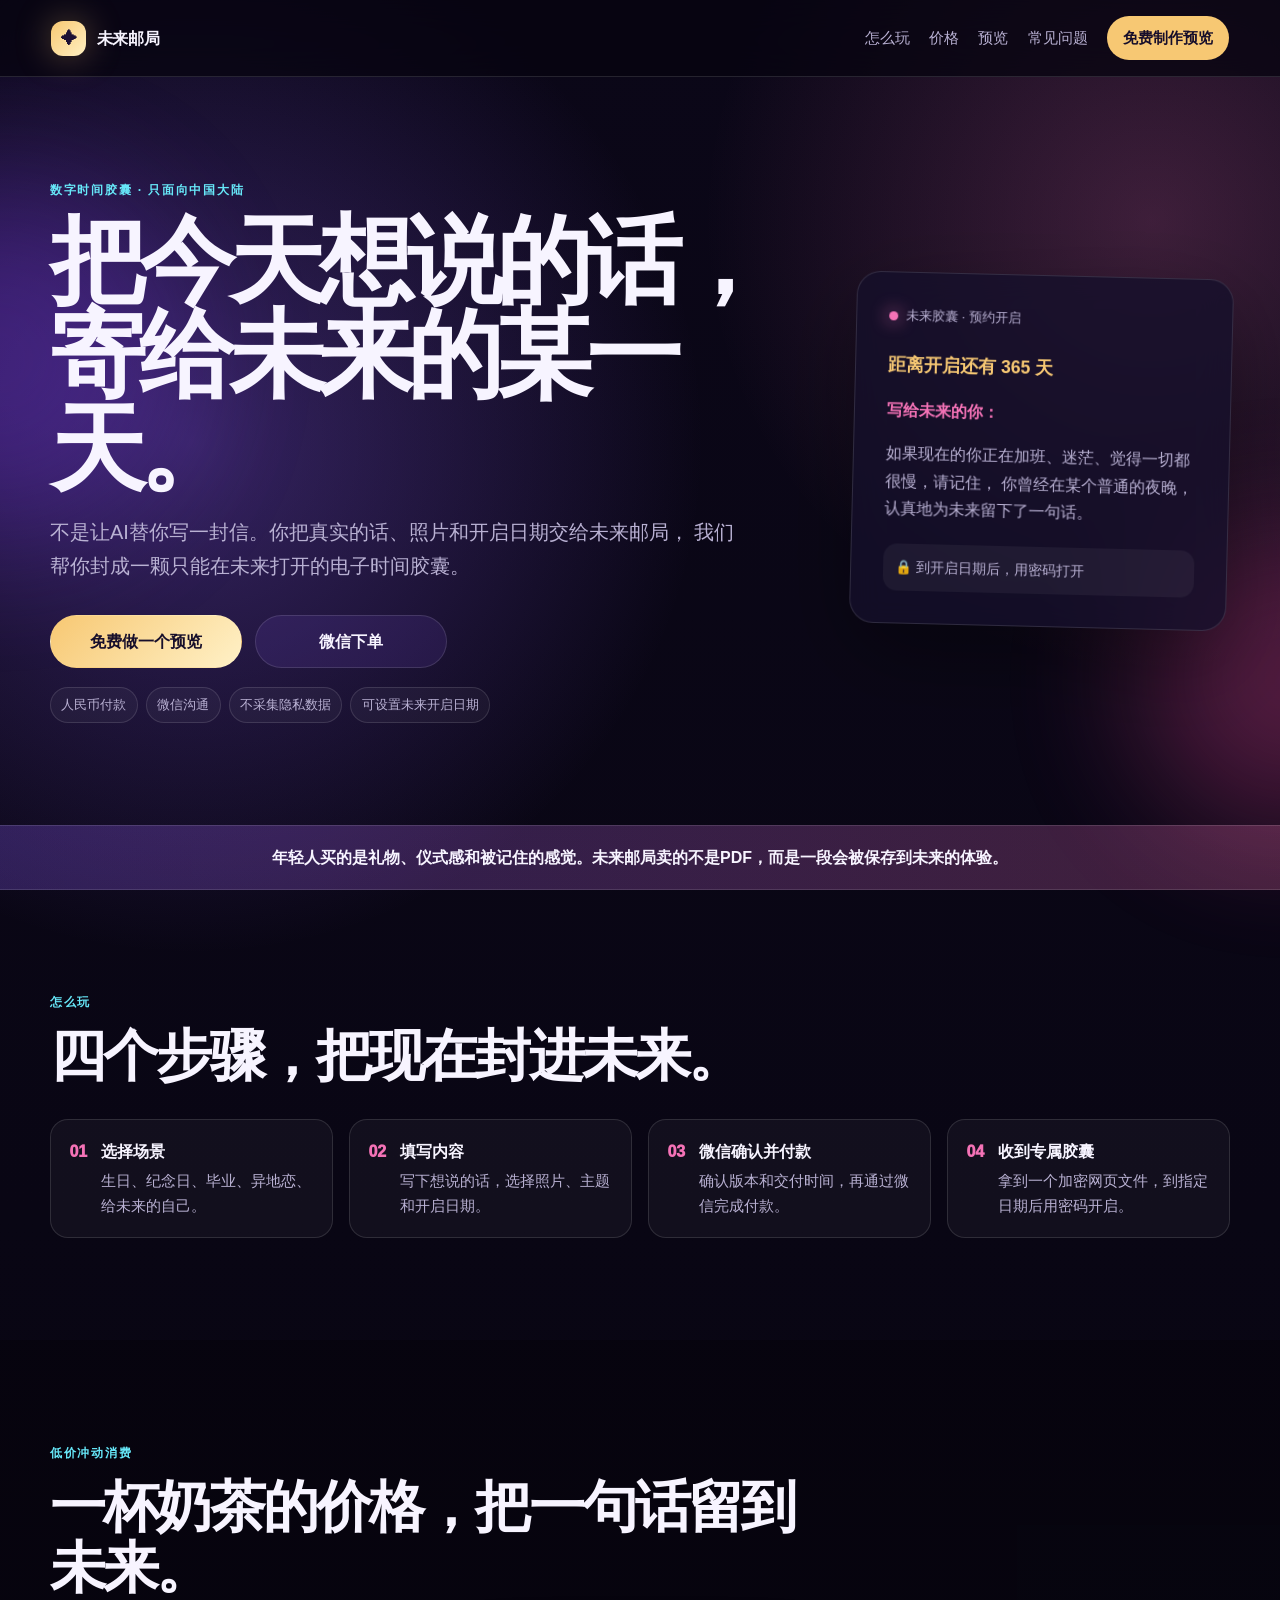
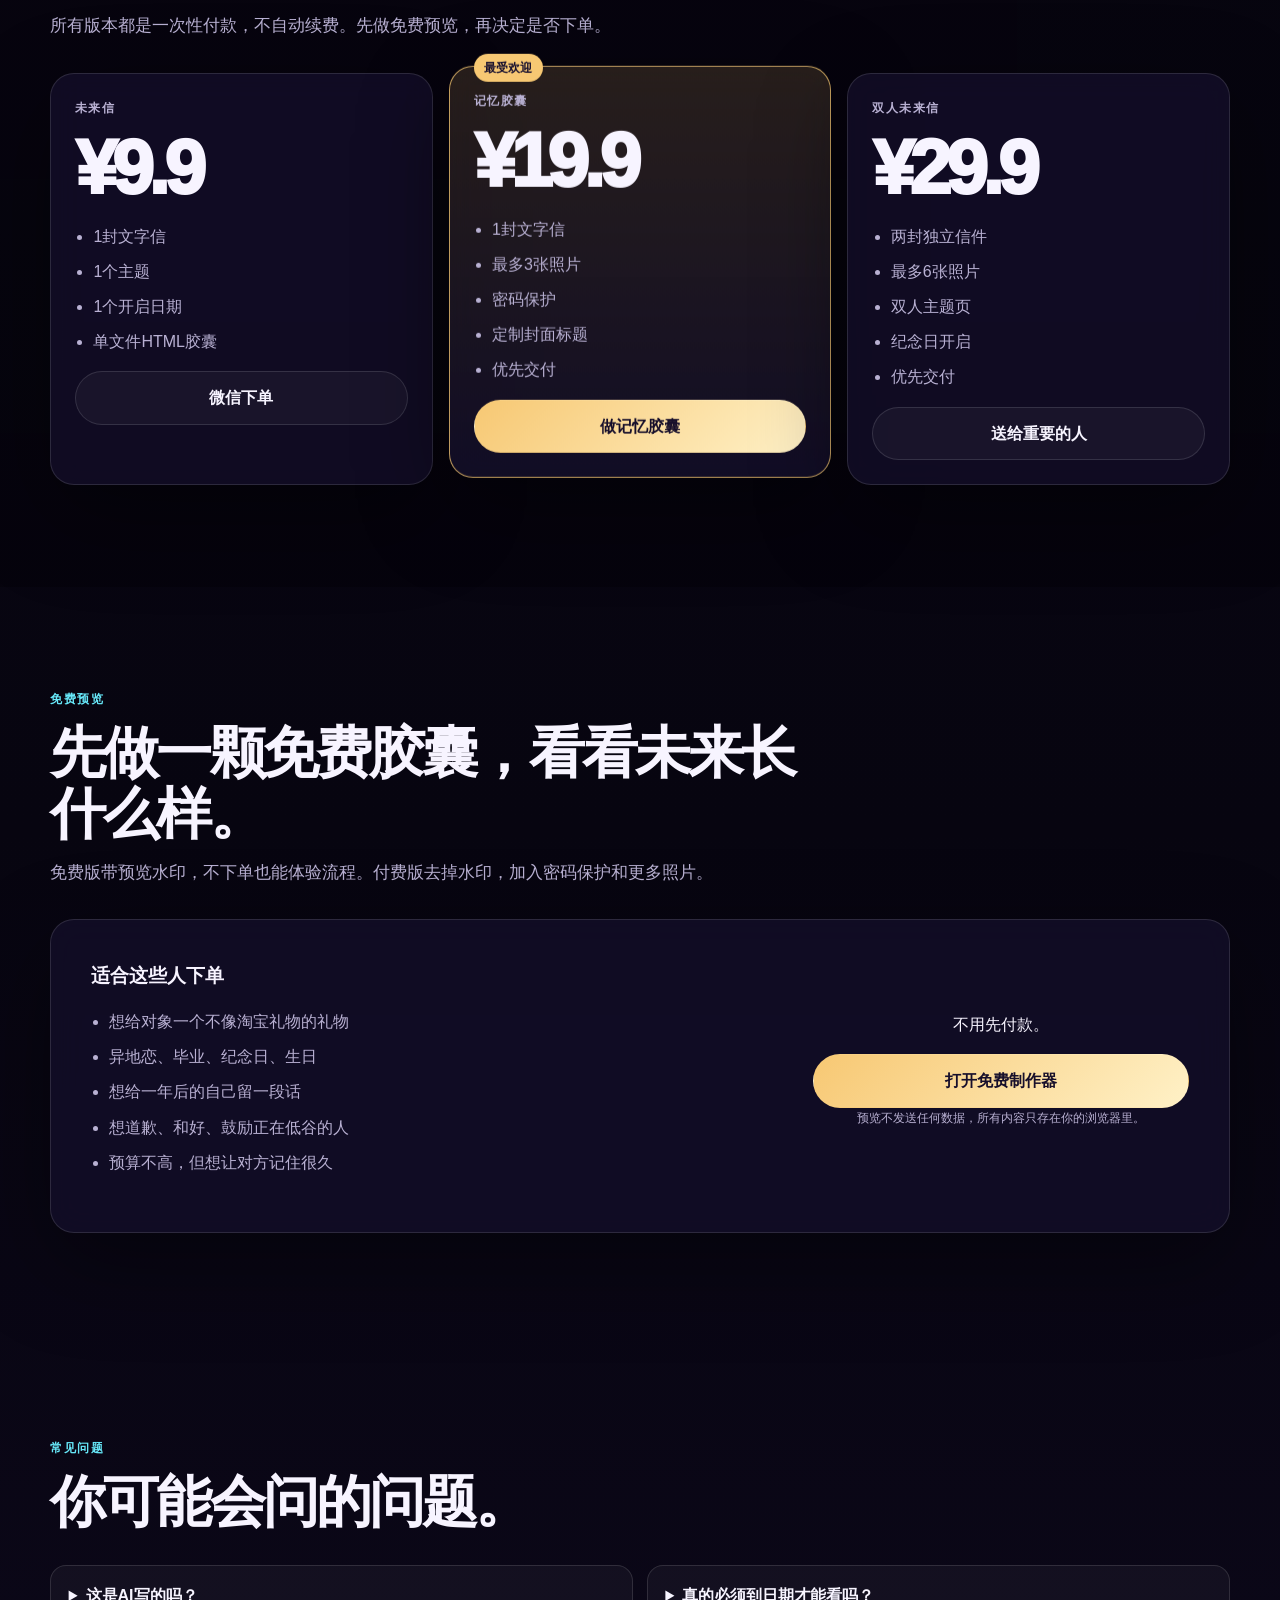
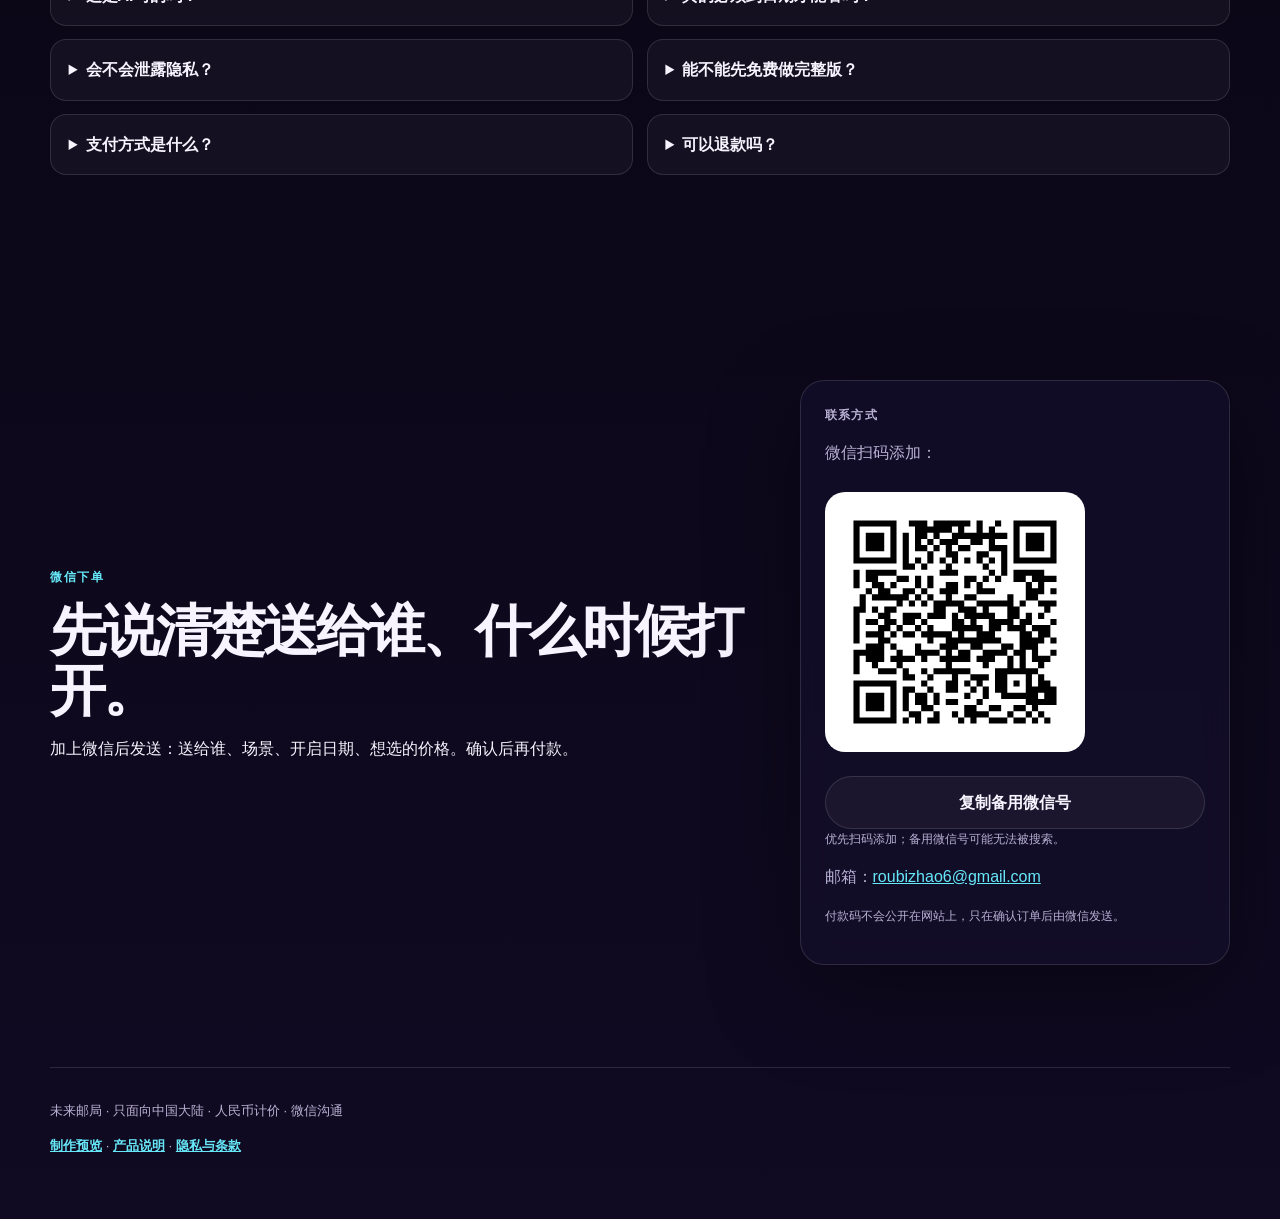
==== future-post-office/index.html @ ff09506d "Launch Future Post Office site and tooling" ====
<!doctype html>
<html lang="zh-CN">
<head>
  <meta charset="utf-8">
  <meta name="viewport" content="width=device-width, initial-scale=1">
  <meta name="description" content="未来邮局：把今天想说的话、照片和开启日期，做成一颗只能在未来打开的电子时间胶囊。">
  <title>未来邮局 — 把今天寄给未来</title>
  <link rel="icon" href="favicon.svg" type="image/svg+xml">
  <link rel="stylesheet" href="styles.css">
</head>
<body>
  <div class="orb orb-a"></div>
  <div class="orb orb-b"></div>

  <header class="site-header">
    <a class="brand" href="#top">
      <span class="brand-mark">✦</span>
      <span>未来邮局</span>
    </a>
    <nav class="nav">
      <a href="#how">怎么玩</a>
      <a href="#pricing">价格</a>
      <a href="#sample">预览</a>
      <a href="#faq">常见问题</a>
      <a class="nav-cta" href="builder.html">免费制作预览</a>
    </nav>
  </header>

  <main id="top">
    <section class="hero section">
      <div class="hero-copy">
        <p class="eyebrow">数字时间胶囊 · 只面向中国大陆</p>
        <h1>把今天想说的话，寄给未来的某一天。</h1>
        <p class="lede">
          不是让AI替你写一封信。你把真实的话、照片和开启日期交给未来邮局，
          我们帮你封成一颗只能在未来打开的电子时间胶囊。
        </p>
        <div class="actions">
          <a class="button primary" href="builder.html">免费做一个预览</a>
          <a class="button secondary" href="#contact">微信下单</a>
        </div>
        <ul class="trust-list">
          <li>人民币付款</li>
          <li>微信沟通</li>
          <li>不采集隐私数据</li>
          <li>可设置未来开启日期</li>
        </ul>
      </div>

      <aside class="capsule-card">
        <div class="capsule-top">
          <span class="capsule-dot"></span>
          <span>未来胶囊 · 预约开启</span>
        </div>
        <div class="capsule-date" id="demo-countdown">距离开启还有 365 天</div>
        <p class="capsule-title">写给未来的你：</p>
        <p class="capsule-preview">
          如果现在的你正在加班、迷茫、觉得一切都很慢，请记住，
          你曾经在某个普通的夜晚，认真地为未来留下了一句话。
        </p>
        <div class="capsule-lock">🔒 到开启日期后，用密码打开</div>
      </aside>
    </section>

    <section class="strip">
      <p>年轻人买的是礼物、仪式感和被记住的感觉。未来邮局卖的不是PDF，而是一段会被保存到未来的体验。</p>
    </section>

    <section class="section" id="how">
      <div class="section-heading">
        <p class="eyebrow">怎么玩</p>
        <h2>四个步骤，把现在封进未来。</h2>
      </div>
      <ol class="steps">
        <li><span>01</span><div><strong>选择场景</strong><p>生日、纪念日、毕业、异地恋、给未来的自己。</p></div></li>
        <li><span>02</span><div><strong>填写内容</strong><p>写下想说的话，选择照片、主题和开启日期。</p></div></li>
        <li><span>03</span><div><strong>微信确认并付款</strong><p>确认版本和交付时间，再通过微信完成付款。</p></div></li>
        <li><span>04</span><div><strong>收到专属胶囊</strong><p>拿到一个加密网页文件，到指定日期后用密码开启。</p></div></li>
      </ol>
    </section>

    <section class="section dark-section" id="pricing">
      <div class="section-heading">
        <p class="eyebrow">低价冲动消费</p>
        <h2>一杯奶茶的价格，把一句话留到未来。</h2>
        <p>所有版本都是一次性付款，不自动续费。先做免费预览，再决定是否下单。</p>
      </div>
      <div class="grid three">
        <article class="price-card">
          <p class="plan">未来信</p>
          <p class="price">¥9.9</p>
          <ul>
            <li>1封文字信</li>
            <li>1个主题</li>
            <li>1个开启日期</li>
            <li>单文件HTML胶囊</li>
          </ul>
          <a class="button full" href="#contact">微信下单</a>
        </article>
        <article class="price-card featured">
          <p class="badge">最受欢迎</p>
          <p class="plan">记忆胶囊</p>
          <p class="price">¥19.9</p>
          <ul>
            <li>1封文字信</li>
            <li>最多3张照片</li>
            <li>密码保护</li>
            <li>定制封面标题</li>
            <li>优先交付</li>
          </ul>
          <a class="button full primary" href="#contact">做记忆胶囊</a>
        </article>
        <article class="price-card">
          <p class="plan">双人未来信</p>
          <p class="price">¥29.9</p>
          <ul>
            <li>两封独立信件</li>
            <li>最多6张照片</li>
            <li>双人主题页</li>
            <li>纪念日开启</li>
            <li>优先交付</li>
          </ul>
          <a class="button full" href="#contact">送给重要的人</a>
        </article>
      </div>
    </section>

    <section class="section" id="sample">
      <div class="section-heading">
        <p class="eyebrow">免费预览</p>
        <h2>先做一颗免费胶囊，看看未来长什么样。</h2>
        <p>免费版带预览水印，不下单也能体验流程。付费版去掉水印，加入密码保护和更多照片。</p>
      </div>
      <div class="preview-panel">
        <div class="preview-copy">
          <h3>适合这些人下单</h3>
          <ul class="check-list">
            <li>想给对象一个不像淘宝礼物的礼物</li>
            <li>异地恋、毕业、纪念日、生日</li>
            <li>想给一年后的自己留一段话</li>
            <li>想道歉、和好、鼓励正在低谷的人</li>
            <li>预算不高，但想让对方记住很久</li>
          </ul>
        </div>
        <div class="preview-cta">
          <p>不用先付款。</p>
          <a class="button primary full" href="builder.html">打开免费制作器</a>
          <p class="fine-print">预览不发送任何数据，所有内容只存在你的浏览器里。</p>
        </div>
      </div>
    </section>

    <section class="section" id="faq">
      <div class="section-heading">
        <p class="eyebrow">常见问题</p>
        <h2>你可能会问的问题。</h2>
      </div>
      <div class="faq-grid">
        <details><summary>这是AI写的吗？</summary><p>你可以自己写，也可以用AI帮你整理语气。最终内容由你确认。未来邮局负责排版、封装、密码和日期开启体验。</p></details>
        <details><summary>真的必须到日期才能看吗？</summary><p>付费版会根据设备时间显示倒计时，并通过密码保护内容。它适合做仪式感礼物，不适合存放机密信息。</p></details>
        <details><summary>会不会泄露隐私？</summary><p>预览只保存在浏览器。正式交付默认只保留订单所需信息，交付完成后按约定删除原始材料。</p></details>
        <details><summary>能不能先免费做完整版？</summary><p>不能。可以免费预览，但正式版需要确认版本和付款，避免无限免费制作。</p></details>
        <details><summary>支付方式是什么？</summary><p>面向中国大陆客户，只收人民币。先通过微信确认需求，再按约定完成个人转账。</p></details>
        <details><summary>可以退款吗？</summary><p>未开始制作且无法交付时退款。已经完成并交付的定制文件不因主观改变主意自动退款。</p></details>
      </div>
    </section>

    <section class="contact section" id="contact">
      <div>
        <p class="eyebrow">微信下单</p>
        <h2>先说清楚送给谁、什么时候打开。</h2>
        <p>加上微信后发送：送给谁、场景、开启日期、想选的价格。确认后再付款。</p>
      </div>
      <div class="contact-card">
        <p class="card-label">联系方式</p>
        <p>微信扫码添加：</p>
        <img class="contact-qr" src="assets/wechat-contact-qr.svg" alt="未来邮局微信加好友二维码">
        <button class="button full" type="button" data-copy-wechat>复制备用微信号</button>
        <p class="fine-print" data-wechat-status>优先扫码添加；备用微信号可能无法被搜索。</p>
        <p>邮箱：<a href="mailto:roubizhao6@gmail.com">roubizhao6@gmail.com</a></p>
        <p class="fine-print">付款码不会公开在网站上，只在确认订单后由微信发送。</p>
      </div>
    </section>
  </main>

  <footer class="site-footer">
    <p>未来邮局 · 只面向中国大陆 · 人民币计价 · 微信沟通</p>
    <p><a href="builder.html">制作预览</a> · <a href="docs/01-product.md">产品说明</a> · <a href="docs/05-privacy-terms.md">隐私与条款</a></p>
  </footer>

  <script src="app.js"></script>
</body>
</html>
---- future-post-office/styles.css ----
:root {
  --ink: #f7f4ff;
  --muted: #b9b1d3;
  --paper: #070510;
  --panel: rgba(20, 15, 42, 0.78);
  --panel-strong: #17102f;
  --line: rgba(255, 255, 255, 0.12);
  --violet: #8b5cf6;
  --pink: #f472b6;
  --gold: #f7c873;
  --cyan: #67e8f9;
  --shadow: 0 30px 90px rgba(0, 0, 0, 0.38);
  --radius: 24px;
}

* { box-sizing: border-box; }
html { scroll-behavior: smooth; }
body {
  margin: 0;
  color: var(--ink);
  background:
    radial-gradient(circle at 15% 10%, rgba(139, 92, 246, 0.34), transparent 32rem),
    radial-gradient(circle at 90% 5%, rgba(244, 114, 182, 0.22), transparent 28rem),
    linear-gradient(180deg, #0b0718 0%, #070510 55%, #100a22 100%);
  font-family: ui-sans-serif, -apple-system, BlinkMacSystemFont, "PingFang SC", "Microsoft YaHei", sans-serif;
  line-height: 1.7;
  min-height: 100vh;
}

a { color: inherit; }
button, input, textarea, select { font: inherit; }
button { cursor: pointer; }
[hidden] { display: none !important; }

.orb {
  position: fixed;
  z-index: -1;
  border-radius: 50%;
  filter: blur(70px);
  opacity: 0.32;
  pointer-events: none;
}
.orb-a { width: 360px; height: 360px; background: #7c3aed; top: 20%; left: -180px; }
.orb-b { width: 300px; height: 300px; background: #ec4899; right: -160px; bottom: 8%; }

.site-header {
  position: sticky;
  top: 0;
  z-index: 20;
  display: flex;
  align-items: center;
  justify-content: space-between;
  gap: 1rem;
  padding: 1rem clamp(1rem, 4vw, 4rem);
  background: rgba(7, 5, 16, 0.76);
  border-bottom: 1px solid var(--line);
  backdrop-filter: blur(18px);
}
.brand {
  display: inline-flex;
  align-items: center;
  gap: 0.65rem;
  font-weight: 900;
  letter-spacing: -0.02em;
  text-decoration: none;
}
.brand-mark {
  display: grid;
  place-items: center;
  width: 2.2rem;
  height: 2.2rem;
  border-radius: 0.75rem;
  color: #1c1034;
  background: linear-gradient(135deg, var(--gold), #fff0c2);
  box-shadow: 0 0 35px rgba(247, 200, 115, 0.35);
}
.nav { display: flex; align-items: center; gap: 1.2rem; font-size: 0.92rem; }
.nav a { color: var(--muted); text-decoration: none; }
.nav a:hover { color: var(--ink); }
.nav .nav-cta {
  color: #160e2b;
  background: var(--gold);
  border-radius: 999px;
  padding: 0.6rem 1rem;
  font-weight: 850;
}

.section {
  width: min(1180px, calc(100% - 2rem));
  margin: 0 auto;
  padding: clamp(4rem, 8vw, 7rem) 0;
}
.hero {
  display: grid;
  grid-template-columns: minmax(0, 1.35fr) minmax(310px, 0.7fr);
  gap: clamp(2rem, 6vw, 5rem);
  align-items: center;
  min-height: 78vh;
}
.eyebrow {
  margin: 0 0 0.8rem;
  color: var(--cyan);
  font-size: 0.78rem;
  font-weight: 900;
  letter-spacing: 0.14em;
  text-transform: uppercase;
}
h1, h2, h3, p { margin-top: 0; }
h1 {
  max-width: 14ch;
  margin-bottom: 1.2rem;
  font-size: clamp(2.8rem, 7.5vw, 6.2rem);
  line-height: 0.98;
  letter-spacing: -0.07em;
}
h2 {
  margin-bottom: 0.8rem;
  font-size: clamp(2rem, 4.4vw, 3.8rem);
  line-height: 1.08;
  letter-spacing: -0.05em;
}
h3 { margin-bottom: 0.7rem; }
.lede {
  max-width: 62ch;
  color: var(--muted);
  font-size: clamp(1.05rem, 2vw, 1.25rem);
}
.actions { display: flex; flex-wrap: wrap; gap: 0.8rem; margin: 2rem 0 1.2rem; }
.button {
  display: inline-flex;
  align-items: center;
  justify-content: center;
  min-height: 3.05rem;
  padding: 0.75rem 1.15rem;
  border: 1px solid var(--line);
  border-radius: 999px;
  background: rgba(255, 255, 255, 0.04);
  color: var(--ink);
  font-weight: 850;
  text-decoration: none;
  transition: transform 160ms ease, background 160ms ease, border-color 160ms ease;
}
.button:hover { transform: translateY(-1px); border-color: rgba(255,255,255,0.3); }
.button.primary {
  color: #170f2b;
  background: linear-gradient(135deg, var(--gold), #fff1c7);
  border-color: transparent;
}
.button.secondary { background: rgba(139, 92, 246, 0.12); }
.button.full { width: 100%; }
.actions .button { min-width: 12rem; }

.trust-list {
  display: flex;
  flex-wrap: wrap;
  gap: 0.5rem;
  padding: 0;
  margin: 0;
  list-style: none;
}
.trust-list li {
  padding: 0.35rem 0.65rem;
  border: 1px solid var(--line);
  border-radius: 999px;
  color: var(--muted);
  background: rgba(255,255,255,0.04);
  font-size: 0.82rem;
}

.capsule-card, .price-card, .preview-panel, .contact-card, .builder-card {
  border: 1px solid var(--line);
  border-radius: var(--radius);
  background: var(--panel);
  box-shadow: var(--shadow);
  backdrop-filter: blur(16px);
}
.capsule-card { padding: clamp(1.35rem, 3vw, 2rem); transform: rotate(1.4deg); }
.capsule-top {
  display: flex;
  align-items: center;
  gap: 0.5rem;
  color: var(--muted);
  font-size: 0.82rem;
}
.capsule-dot {
  width: 0.55rem; height: 0.55rem;
  border-radius: 50%;
  background: var(--pink);
  box-shadow: 0 0 18px var(--pink);
}
.capsule-date {
  margin: 1.5rem 0 1rem;
  color: var(--gold);
  font-size: 1.1rem;
  font-weight: 850;
}
.capsule-title { color: var(--pink); font-weight: 850; }
.capsule-preview { color: var(--muted); }
.capsule-lock {
  margin-top: 1.4rem;
  padding: 0.75rem;
  border-radius: 14px;
  background: rgba(255,255,255,0.05);
  color: var(--muted);
  font-size: 0.85rem;
}
.strip {
  padding: 1.1rem 1rem;
  background: linear-gradient(90deg, rgba(139,92,246,0.28), rgba(244,114,182,0.24));
  border-block: 1px solid var(--line);
  text-align: center;
}
.strip p { max-width: 940px; margin: 0 auto; font-weight: 800; }

.section-heading { max-width: 780px; margin-bottom: 2rem; }
.section-heading > p:last-child { color: var(--muted); font-size: 1.08rem; }
.grid { display: grid; gap: 1rem; }
.grid.three { grid-template-columns: repeat(3, minmax(0, 1fr)); }
.steps {
  display: grid;
  grid-template-columns: repeat(4, minmax(0, 1fr));
  gap: 1rem;
  padding: 0;
  margin: 0;
  list-style: none;
}
.steps li {
  display: flex;
  gap: 0.85rem;
  padding: 1.15rem;
  border: 1px solid var(--line);
  border-radius: 18px;
  background: rgba(255,255,255,0.04);
}
.steps li > span { color: var(--pink); font-weight: 950; }
.steps p { margin: 0.2rem 0 0; color: var(--muted); font-size: 0.92rem; }
.dark-section {
  width: 100%;
  max-width: none;
  padding-right: max(1rem, calc((100% - 1180px) / 2));
  padding-left: max(1rem, calc((100% - 1180px) / 2));
  background: rgba(0,0,0,0.22);
}
.price-card { position: relative; padding: 1.5rem; }
.price-card.featured {
  border-color: rgba(247, 200, 115, 0.75);
  transform: translateY(-0.45rem);
  background: linear-gradient(180deg, rgba(247,200,115,0.14), rgba(20,15,42,0.85));
}
.badge {
  position: absolute;
  top: -0.8rem;
  left: 1.5rem;
  margin: 0;
  padding: 0.25rem 0.65rem;
  border-radius: 999px;
  color: #17102f;
  background: var(--gold);
  font-size: 0.75rem;
  font-weight: 950;
}
.plan { color: var(--muted); font-size: 0.78rem; font-weight: 900; letter-spacing: 0.12em; text-transform: uppercase; }
.price {
  margin: 0.4rem 0 0.8rem;
  font-size: clamp(2.8rem, 7vw, 4.7rem);
  font-weight: 950;
  letter-spacing: -0.07em;
  line-height: 1;
}
.price-card ul, .check-list { padding-left: 1.15rem; margin: 1rem 0; }
.price-card li, .check-list li { margin: 0.5rem 0; color: var(--muted); }

.preview-panel {
  display: grid;
  grid-template-columns: 1.3fr 0.7fr;
  gap: 1.4rem;
  align-items: center;
  padding: clamp(1.4rem, 4vw, 2.5rem);
}
.preview-cta { text-align: center; }
.fine-print { color: var(--muted); font-size: 0.78rem; }
.faq-grid { display: grid; grid-template-columns: repeat(2, minmax(0, 1fr)); gap: 0.85rem; }
details {
  border: 1px solid var(--line);
  border-radius: 16px;
  background: rgba(255,255,255,0.04);
}
summary { cursor: pointer; padding: 1rem 1.1rem; font-weight: 850; }
details p, details div { padding: 0 1.1rem 1.1rem; color: var(--muted); }

.contact {
  display: grid;
  grid-template-columns: 1.25fr 0.75fr;
  gap: 2rem;
  align-items: center;
}
.contact-card { padding: 1.5rem; }
.contact-qr { width: min(260px, 100%); border-radius: 20px; background: #fff; padding: 10px; margin: 0.6rem 0 1rem; }
.card-label { color: var(--gold); font-size: 0.78rem; font-weight: 900; letter-spacing: 0.12em; text-transform: uppercase; }
.contact-card p { color: var(--muted); }
.contact-card a { color: var(--cyan); }

.site-footer {
  width: min(1180px, calc(100% - 2rem));
  margin: 0 auto;
  padding: 2rem 0 3rem;
  border-top: 1px solid var(--line);
  color: var(--muted);
  font-size: 0.82rem;
}
.site-footer a { color: var(--cyan); font-weight: 800; }

.form-grid { display: grid; grid-template-columns: 1fr 1fr; gap: 1rem; }
.field { display: grid; gap: 0.45rem; }
.field.full { grid-column: 1 / -1; }
.field label { color: var(--muted); font-size: 0.88rem; font-weight: 800; }
.field input, .field textarea, .field select {
  width: 100%;
  padding: 0.85rem 0.95rem;
  border: 1px solid var(--line);
  border-radius: 14px;
  color: var(--ink);
  background: rgba(0,0,0,0.22);
  outline: none;
}
.field textarea { min-height: 10rem; resize: vertical; }
.field input:focus, .field textarea:focus, .field select:focus { border-color: var(--cyan); }
.file-note { color: var(--muted); font-size: 0.78rem; }
.builder-layout { display: grid; grid-template-columns: minmax(0, 0.95fr) minmax(360px, 1.05fr); gap: 1rem; align-items: start; }
.builder-card { padding: 1.35rem; }
.preview-frame {
  width: 100%;
  min-height: 620px;
  border: 1px solid var(--line);
  border-radius: 18px;
  background: #090612;
}
.form-actions { display: flex; flex-wrap: wrap; gap: 0.7rem; margin-top: 1rem; }
.status { min-height: 1.4em; margin: 0.8rem 0 0; color: var(--gold); font-size: 0.86rem; }

@media (max-width: 950px) {
  .nav { display: none; }
  .hero, .contact, .builder-layout, .preview-panel { grid-template-columns: 1fr; }
  .grid.three, .steps { grid-template-columns: 1fr 1fr; }
  .price-card.featured { transform: none; }
  .capsule-card { transform: none; }
}
@media (max-width: 640px) {
  .site-header { padding: 0.8rem 1rem; }
  .section { width: min(100% - 1.25rem, 1180px); }
  .grid.three, .steps, .faq-grid, .form-grid { grid-template-columns: 1fr; }
  .field.full { grid-column: auto; }
  h1 { font-size: clamp(2.6rem, 14vw, 4.4rem); }
  .actions .button { width: 100%; }
  .preview-frame { min-height: 520px; }
}
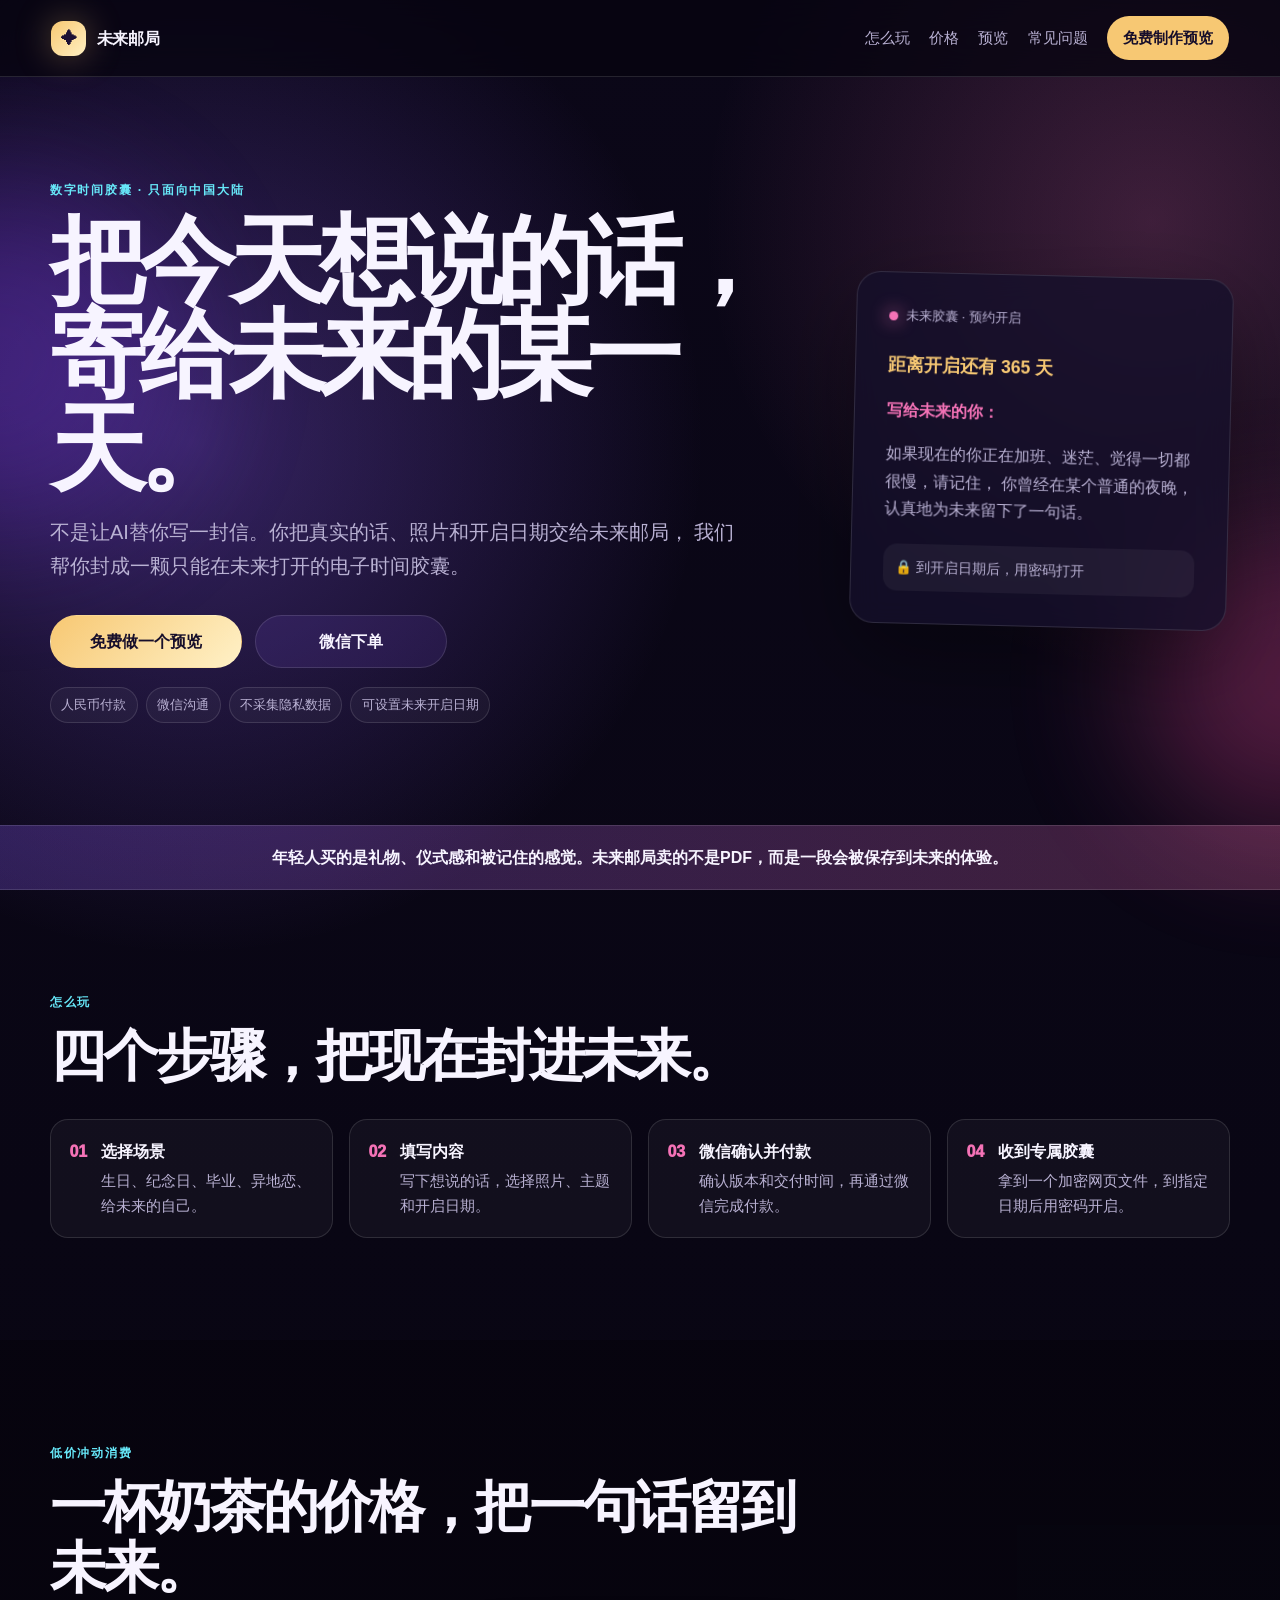
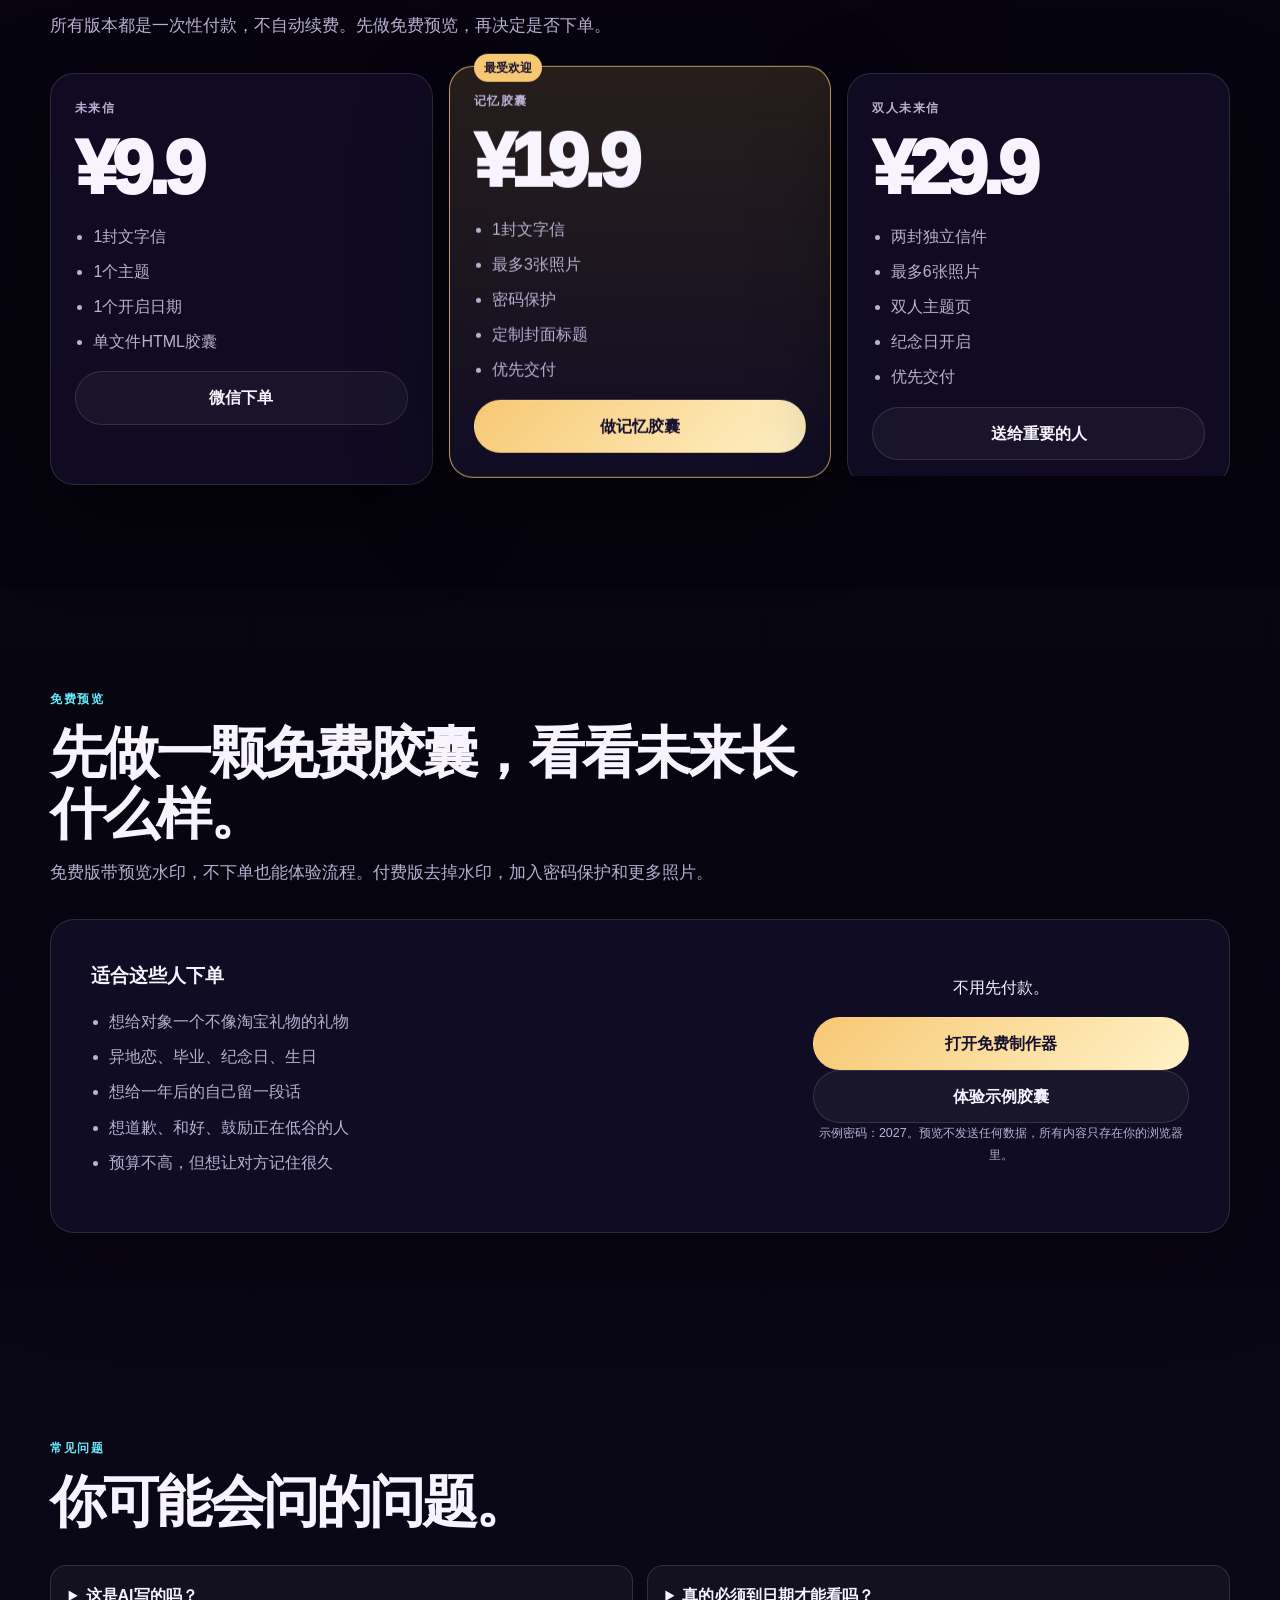
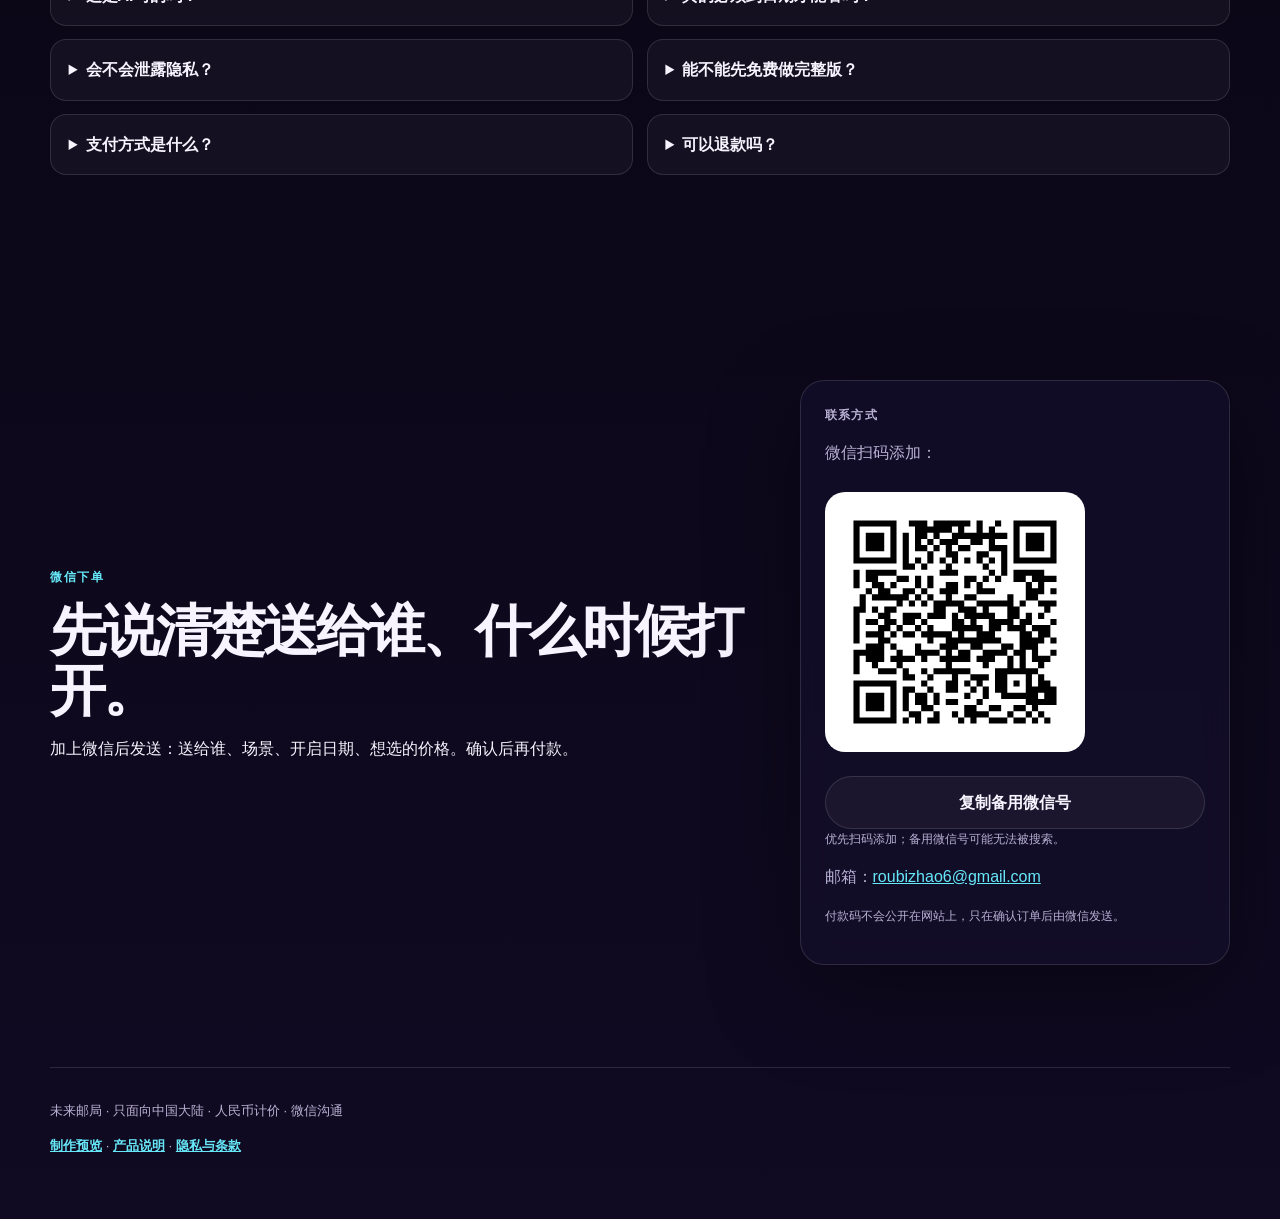
==== commit 29318280: "Add live sample capsule and launch URL" ====
--- a/future-post-office/index.html
+++ b/future-post-office/index.html
@@ -145,7 +145,8 @@
         <div class="preview-cta">
           <p>不用先付款。</p>
           <a class="button primary full" href="builder.html">打开免费制作器</a>
-          <p class="fine-print">预览不发送任何数据，所有内容只存在你的浏览器里。</p>
+          <a class="button full" href="samples/sample-locked-capsule.html">体验示例胶囊</a>
+          <p class="fine-print">示例密码：2027。预览不发送任何数据，所有内容只存在你的浏览器里。</p>
         </div>
       </div>
     </section>
